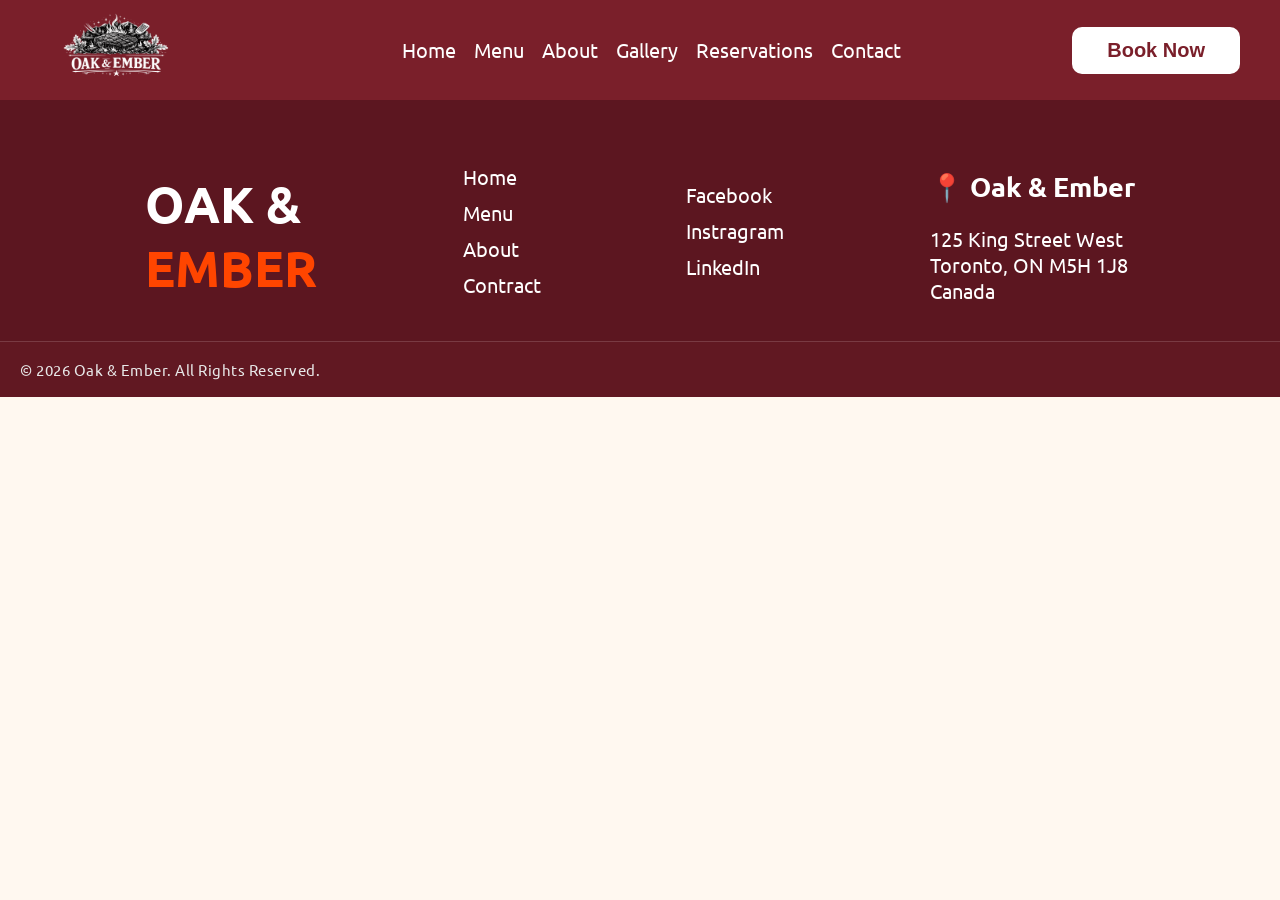
==== about.html @ ca401b31 "chef's fav added & home-page done" ====
<!DOCTYPE html>
<html lang="en">
<head>
    <meta charset="UTF-8">
    <meta name="viewport" content="width=device-width, initial-scale=1.0">
    <title>About Oak & Ember</title>

    <!--FONT-->
    <link rel="preconnect" href="https://fonts.googleapis.com">
    <link rel="preconnect" href="https://fonts.gstatic.com" crossorigin>
    <link
        href="https://fonts.googleapis.com/css2?family=Bebas+Neue&family=Google+Sans:ital,opsz,wght@0,17..18,400..700;1,17..18,400..700&family=Inter:ital,opsz,wght@0,14..32,100..900;1,14..32,100..900&family=Open+Sans:ital,wght@0,300..800;1,300..800&family=Sora:wght@100..800&family=Ubuntu:ital,wght@0,300;0,400;0,500;0,700;1,300;1,400;1,500;1,700&family=Unbounded:wght@200..900&display=swap"
        rel="stylesheet">

    <link rel="stylesheet" href="./style.css">
</head>
<body>

     <header>
        <section class="nav-parent">
            <nav class="nav-container">
                <section class="logo">
                    <img src="./assets/logo.png" alt="logo">
                </section>
                <section class="nav-links">
                    <ul class="nav-ul">
                        <li><a href="./index.html">Home</a></li>
                        <li><a href="./menu.html">Menu</a></li>
                        <li><a href="./about.html">About</a></li>
                        <li><a href="./gallery.html">Gallery</a></li>
                        <li><a href="./index.html">Reservations</a></li>
                        <li><a href="./contact.html">Contact</a></li>
                    </ul>
                </section>
                <section class="book-btn-box">
                    <button class="book-btn">Book Now</button>
                </section>
            </nav>
        </section>
    </header>




    <footer>
            <section class="footer-clm">

                <h1 class="footer-logo">OAK & <br> <span class="ember">EMBER</span></h1>

                <ul>
                    <li><a href="./index.html">Home</a></li>
                    <li><a href="./menu.html">Menu</a></li>
                    <li><a href="./about.html">About</a></li>
                    <li><a href="./contact.html">Contract</a></li>
                </ul>

                <ul>
                    <li><a href="https://www.facebook.com/">Facebook</a></li>
                    <li><a href="https://www.instagram.com/">Instragram</a></li>
                    <li><a href="https://www.linkedin.com/">LinkedIn</a></li>
                </ul>

                <div>
                    <h2>📍 Oak & Ember</h2>
                    <p>125 King Street West<br>
                        Toronto, ON M5H 1J8<br>
                        Canada
                    </p>
                </div>
            </section>


            <section class="copyright">
                 <p>&copy; 2026 Oak &amp; Ember. All Rights Reserved.</p>
            </section>
        </footer>
    
</body>
</html>
---- style.css ----
body {
    font-family: "Ubuntu", sans-serif;
    margin: 0;
    padding: 0;
    background-color: #FFF8F0;
}

p {
    text-align: justify;
}

.nav-parent {
    background-color: #7A1F2A;
    display: flex;
    justify-content: center;
    align-items: center;

}

.nav-container {
    width: 100%;
    max-width: 1200px;

    display: flex;
    justify-content: space-between;
    align-items: center;


}

.logo img {
    height: 100px;
    width: auto;
    display: block;
    object-fit: contain;
    margin: 0;
    padding: 0;
}

.nav-ul {
    list-style: none;
    display: flex;
    justify-content: center;
    align-items: center;
    gap: 18px;
}

.nav-ul a {
    display: inline-block;
    text-decoration: none;
    font-size: 20px;
    color: white;
    transition: all 0.3s ease;
}

.nav-ul a:hover {
    transform: translateY(-2px);
}

.book-btn {
    padding: 12px 35px;
    font-size: 20px;
    font-weight: 600;
    background-color: white;
    color: #7A1F2A;
    border: none;
    border-radius: 10px;
    cursor: pointer;
    transition: all 0.3s ease;

}

.book-btn:hover {
    background-color: white;
    color: #7A1F2A;
    transform: translateY(-2px);
    box-shadow: 0 8px 20px rgba(0, 0, 0, 0.25);
}

.hero-parent {
    display: flex;
    justify-content: center;
    align-items: center;
}

.hero-container {
    /*display: flex;
    justify-content: space-between; */
    display: grid;
    grid-template-columns: repeat(2, 1fr);
    width: 100%;
    max-width: 1400px;
    background-color: #FFF8F0;

    margin: 0 auto;
    padding: 30px 32px 10px 32px;

    align-items: center;
    /* Vertically centers both columns */
    min-height: 80vh;
    /* Gives the hero enough height */
    gap: 60px;

}

.left-hero {
    max-width: 550px;
}

.left-hero p:first-child {
    color: #7A1F2A;
    font-size: 16px;
    font-weight: 700;
    letter-spacing: 3px;
    text-transform: uppercase;
    margin-bottom: 20px;
}

.left-hero h1 {
    font-family: "Sora", sans-serif;
    font-size: 60px;
    font-weight: 700;
    color: #2B2B2B;
    line-height: 1.2;
    margin-bottom: 25px;
}

.left-hero p:last-child {
    font-family: "Open Sans", sans-serif;
    font-size: 18px;
    line-height: 1.8;
    color: #666666;
    margin-bottom: 35px;
}

.menu-btn {
    padding: 15px 34px;
    background: #7A1F2A;
    color: #fff;
    border: 2px solid #7A1F2A;
    border-radius: 14px;
    font-size: 16px;
    font-weight: 600;
    letter-spacing: 0.3px;
    cursor: pointer;
    transition: all 0.3s ease;
    box-shadow: 0 8px 20px rgba(122, 31, 42, 0.25);
}

.menu-btn:hover {
    background: #681A24;
    border-color: #681A24;
    transform: translateY(-3px);
    box-shadow: 0 12px 28px rgba(122, 31, 42, 0.35);
}

.menu-btn:active {
    transform: translateY(0);
    box-shadow: 0 5px 15px rgba(122, 31, 42, 0.2);
}


.find-btn {
    padding: 15px 34px;
    background: transparent;
    color: #7A1F2A;
    border: 2px solid #7A1F2A;
    border-radius: 14px;
    font-size: 16px;
    font-weight: 600;
    letter-spacing: 0.3px;
    cursor: pointer;
    transition: all 0.3s ease;
}

.find-btn:hover {
    background: #7A1F2A;
    color: #fff;
    transform: translateY(-3px);
    box-shadow: 0 12px 28px rgba(122, 31, 42, 0.2);
}

.find-btn:active {
    transform: translateY(0);
}

.hero-btns {
    display: flex;
    gap: 20px;
    /* Space between buttons */
    margin-left: 10px;
    /* Left spacing */
    margin-top: 30px;
    /* Optional: space above buttons */
    margin-bottom: 40px;
}

.right-hero img {
    width: 100%;
    max-width: 850px;
    height: auto;

    border-radius: 20px;
    box-shadow: 0 20px 40px rgba(0, 0, 0, 0.15);

    transition: transform 0.4s ease;
}

.right-hero {
    margin-right: 20px;
}

.right-hero img:hover {
    transform: scale(1.03);
}

#banner-header {
    color: #611822;
}

.about-parent {
    margin-top: 22px;
    display: flex;
    justify-content: center;
    align-items: center;
}

.about {
    align-items: center;
    width: 100%;
    max-width: 1462px;
    margin: auto 0;
    box-shadow: 0 20px 40px rgba(0, 0, 0, 0.15);
    border-radius: 10px;
}

.about h2 {
    font-size: 40px;
    text-align: center;
}

.about-img img {
    width: 100%;
    max-width: 550px;
    height: auto;
    border-radius: 20px;
    box-shadow: 0 0 25px rgba(0, 0, 0, 0.18);
    transition: transform 0.4s ease;
}

.about-img img:hover {
    transform: scale(1.03);
}

.about-body {
    display: grid;
    grid-template-columns: repeat(2, 1fr);
    align-items: center;
    padding: 30px;
}

.about-text {
    padding-left: px;
}

.about-text h3 {
    font-size: 45px;
    color: #7A1F2A;
}

/*signature menu*/

.sig-parent {
    margin-top: 22px;
    display: flex;
    justify-content: center;
    align-items: center;
}

.menu-box {
    align-items: center;
    width: 100%;
    max-width: 1462px;
    margin: auto 0;
    box-shadow: 0 0 25px rgba(0, 0, 0, 0.18);
    border-radius: 10px;
}

.menu-box h2 {
    text-align: center;
    font-size: 40px;
}

.card-box {
    display: grid;
    grid-template-columns: repeat(3, 1fr);

    max-width: 1200px;
    margin: 80px auto;
    padding: 0 20px;

    gap: 30px;
}

.card {
    background: #fff;
    border-radius: 20px;
    padding: 30px 25px;
    text-align: center;

    box-shadow: 0 10px 25px rgba(0, 0, 0, 0.08);
    transition: 0.3s ease;
}

.card:hover {
    transform: translateY(-8px);
    box-shadow: 0 20px 40px rgba(0, 0, 0, 0.15);
}

.card img {
    width: auto;
    height: 200px;
    object-fit: cover;
    border-radius: 7%;
    margin-bottom: 20px;
}

.card p {
    color: #666;
    line-height: 1.6;

    /* Pushes the price to the bottom */
    flex-grow: 1;
}

.card h2 {
    margin: 18px 0 10px;
    font-size: 24px;
    color: #2B2B2B;
}

/*why choose us*/
.wcu-section {
    max-width: 1200px;
    margin: 100px auto;
    padding: 0 20px;
}

.section-title {
    text-align: center;
    margin-bottom: 60px;
}

.section-title p {
    color: #7A1F2A;
    font-size: 15px;
    font-weight: 700;
    letter-spacing: 3px;
    text-transform: uppercase;
}

.section-title h2 {
    font-size: 42px;
    color: #2B2B2B;
    margin-top: 10px;
}

.wcu-card-container {
    display: grid;
    gap: 45px;
}

.wcu-card {
    display: grid;
    grid-template-columns: 380px 1fr;
    gap: 45px;
    align-items: center;
}

/* Automatically reverse every even card */
.wcu-card:nth-child(even) .w-img {
    order: 2;
}

.wcu-card:nth-child(even) .w-content {
    order: 1;
}

.w-img img {
    width: 100%;
    height: 260px;
    object-fit: cover;
    border-radius: 20px;
    box-shadow: 0 15px 35px rgba(0, 0, 0, 0.15);
}

.w-content h3 {
    font-size: 30px;
    color: #7A1F2A;
    margin-bottom: 15px;
}

.w-content p {
    font-size: 18px;
    color: #666;
    line-height: 1.8;
}

/* --------------------- chef's fav ------------------------*/

.cf-parent {
    margin-top: 22px;
    display: flex;
    justify-content: center;
    align-items: center;
}

.cf-container {
    align-items: center;
    width: 100%;
    max-width: 1462px;
    margin: auto 0;
    box-shadow: 0 20px 40px rgba(0, 0, 0, 0.15);
    border-radius: 10px;
}

.cf-container h2 {
    text-align: center;
    font-size: 42px;
}

.cf-boxs {
    display: grid;
    grid-template-columns: repeat(2, 1fr);
    align-items: center;
    padding: 30px;

}

.cf-left {
    display: flex;
    align-items: center;
    justify-content: center;
}

.cf-left img {
    width: 100%;
    max-width: 400px;
    height: auto;
    border-radius: 20px;
    box-shadow: 0 0 25px rgba(0, 0, 0, 0.18);
    transition: transform 0.4s ease;
}

.cf-left img:hover {
    transform: scale(1.03);
}

.cf-right {
    box-shadow: 0 0 25px rgba(0, 0, 0, 0.18);
    border-radius: 10px;
    padding-left: 30px;
    padding-right: 30px;
}

.cf-right h2 {
    color: #611822;
}

.cf-right hr {
    opacity: 0.4;
    padding: 0 20px;
}

.chef-words {
    font-size: 18px;
    color: #2B2B2B;
}

.chef-rating {
    font-size: 25px;
}

.cf-btm-box {
    display: flex;
    justify-content: flex-start;
    align-items: center;
}

.cf-btm-box h2 {
    color: #611822;
    font-size: 37px;
}

.cf-btm-box button {
    margin-left: 25px;

    padding: 15px 34px;
    background: #7A1F2A;
    color: #fff;
    border: 2px solid #7A1F2A;
    border-radius: 14px;
    font-size: 16px;
    font-weight: 600;
    letter-spacing: 0.3px;
    cursor: pointer;
    transition: all 0.3s ease;
    box-shadow: 0 8px 20px rgba(122, 31, 42, 0.25);
}

.cf-btm-box button:hover {
    background: #681A24;
    border-color: #681A24;
    transform: translateY(-3px);
    box-shadow: 0 12px 28px rgba(122, 31, 42, 0.35);
}

.cf-btm-box button:active {
    transform: translateY(0);
    box-shadow: 0 5px 15px rgba(122, 31, 42, 0.2);
}



/* -------------- footer -----------------*/

footer {
    background-color: #5C1620;
    color: white;
    padding: 0;
    margin: 0;
    padding-top: 30px;
}

.footer-logo {
    font-size: 50px;
}

.footer-clm {
    display: flex;
    justify-content: space-evenly;
    align-items: center;
}

.footer-clm ul {
    list-style: none;
    padding: 0;
    margin: 0;
}

.footer-clm ul li {
    font-size: 20px;
    margin-bottom: 10px;
}

.footer-clm ul li a {
    text-decoration: none;
    color: white;
    transition: color 0.3s ease;
}

.footer-clm ul li a:hover {
    color: orangered;
}

.footer-clm h2 {
    font-size: 27px;
}

.footer-clm p {
    font-size: 20px;
}

.ember {
    color: orangered;
}

.copyright {
    background-color: #611822;
    padding: 18px 20px;
    text-align: center;
    border-top: 1px solid rgba(255, 255, 255, 0.15);
}

.copyright p {
    margin: 0;
    color: #E8E8E8;
    font-size: 15px;
    letter-spacing: 0.5px;
}
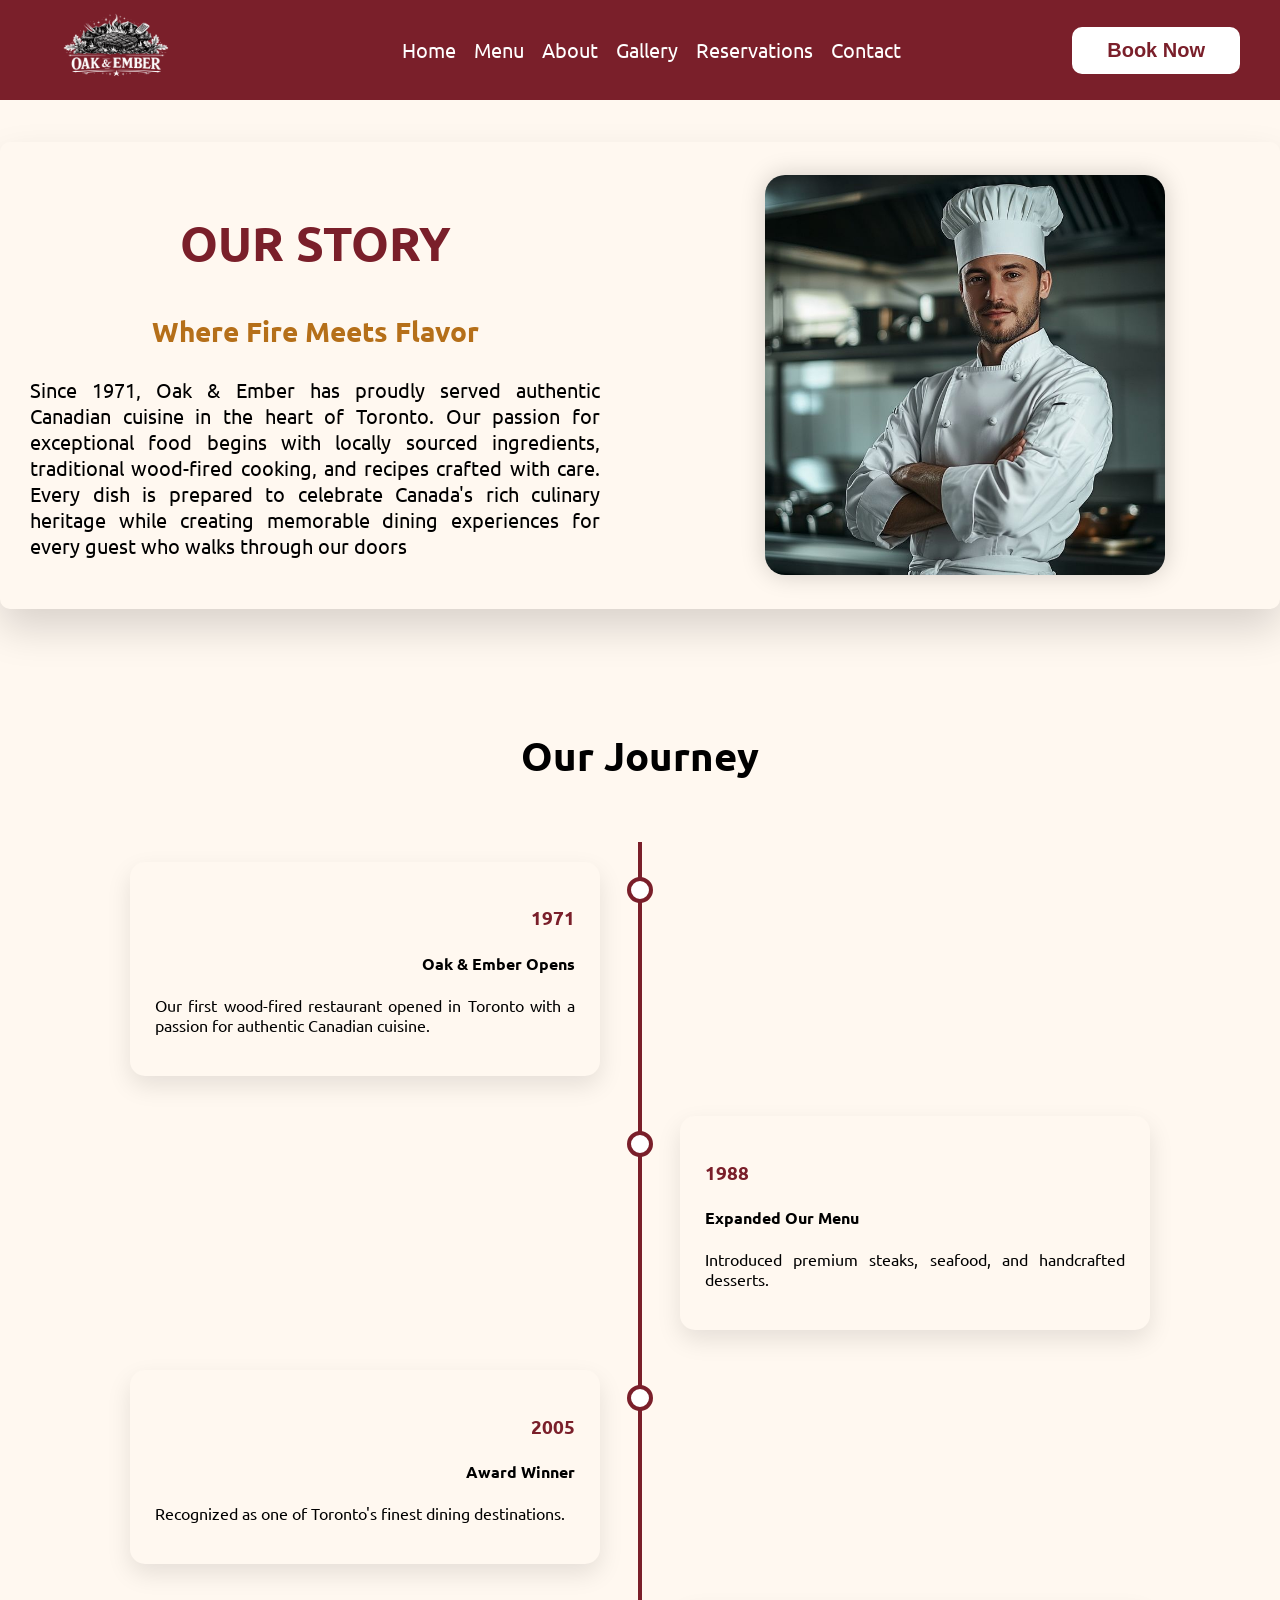
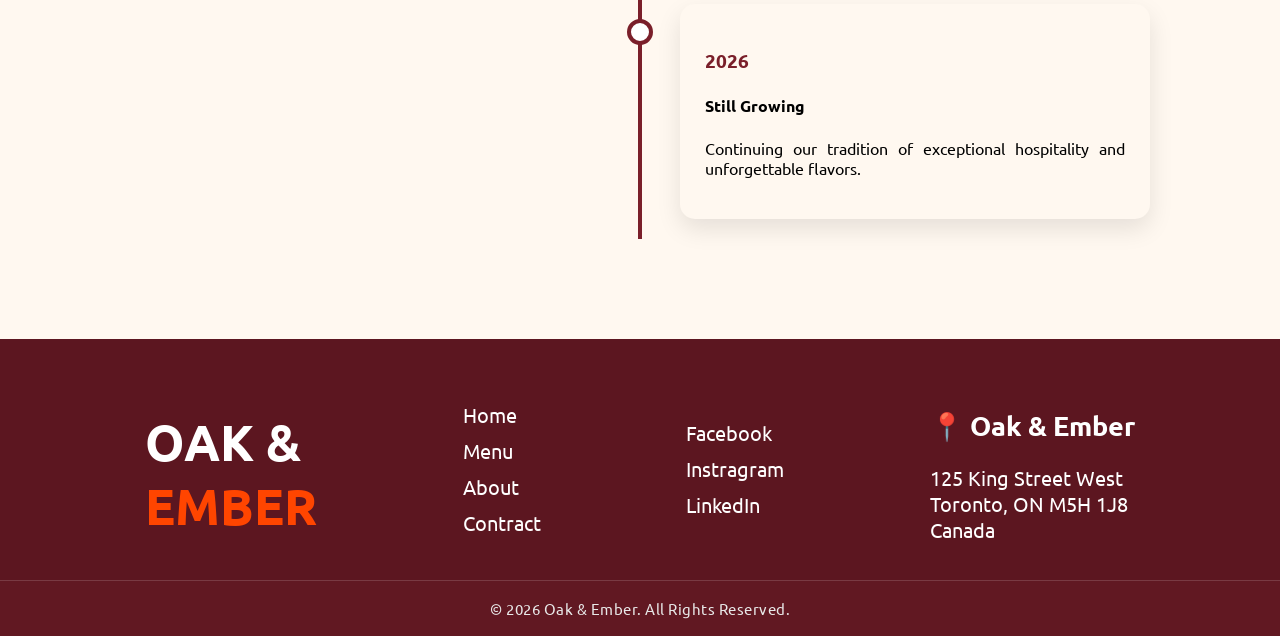
==== commit 6444c983: "progress on about us" ====
--- a/about.html
+++ b/about.html
@@ -1,5 +1,6 @@
 <!DOCTYPE html>
 <html lang="en">
+
 <head>
     <meta charset="UTF-8">
     <meta name="viewport" content="width=device-width, initial-scale=1.0">
@@ -13,10 +14,13 @@
         rel="stylesheet">
 
     <link rel="stylesheet" href="./style.css">
+    <link rel="stylesheet" href="./about.css">
+    <link rel="icon" type="image/png" href="./icons/maple.jpg">
 </head>
+
 <body>
 
-     <header>
+    <header>
         <section class="nav-parent">
             <nav class="nav-container">
                 <section class="logo">
@@ -39,41 +43,110 @@
         </section>
     </header>
 
+    <main>
+
+        <!--about us-->
+        <section class="about-parent">
+            <section class="about-box">
+
+
+                <div class="about-left">
+                    <h2>OUR STORY</h2>
+                    <h3>Where Fire Meets Flavor</h3>
+                    <p>Since 1971, Oak & Ember has proudly served authentic Canadian cuisine in the heart of Toronto.
+                        Our passion for exceptional food begins with locally sourced ingredients, traditional wood-fired
+                        cooking, and recipes crafted with care. Every dish is prepared to celebrate Canada's rich
+                        culinary heritage while creating memorable dining experiences for every guest who walks through
+                        our doors</p>
+                </div>
+
+                <div class="about-right">
+                    <img src="./assets/about_chef.jpg" alt="">
+                </div>
+
+
+            </section>
+        </section>
+
+        <!--timeline-->
+        <section class="timeline-section">
+            <h2>Our Journey</h2>
+
+            <div class="timeline">
+
+                <div class="timeline-item left">
+                    <div class="content">
+                        <h3>1971</h3>
+                        <h4>Oak & Ember Opens</h4>
+                        <p>Our first wood-fired restaurant opened in Toronto with a passion for authentic Canadian
+                            cuisine.</p>
+                    </div>
+                </div>
+
+                <div class="timeline-item right">
+                    <div class="content">
+                        <h3>1988</h3>
+                        <h4>Expanded Our Menu</h4>
+                        <p>Introduced premium steaks, seafood, and handcrafted desserts.</p>
+                    </div>
+                </div>
+
+                <div class="timeline-item left">
+                    <div class="content">
+                        <h3>2005</h3>
+                        <h4>Award Winner</h4>
+                        <p>Recognized as one of Toronto's finest dining destinations.</p>
+                    </div>
+                </div>
+
+                <div class="timeline-item right">
+                    <div class="content">
+                        <h3>2026</h3>
+                        <h4>Still Growing</h4>
+                        <p>Continuing our tradition of exceptional hospitality and unforgettable flavors.</p>
+                    </div>
+                </div>
+
+            </div>
+        </section>
+    </main>
+
 
 
 
     <footer>
-            <section class="footer-clm">
+        <section class="footer-clm">
 
-                <h1 class="footer-logo">OAK & <br> <span class="ember">EMBER</span></h1>
+            <h1 class="footer-logo">OAK & <br> <span class="ember">EMBER</span></h1>
 
-                <ul>
-                    <li><a href="./index.html">Home</a></li>
-                    <li><a href="./menu.html">Menu</a></li>
-                    <li><a href="./about.html">About</a></li>
-                    <li><a href="./contact.html">Contract</a></li>
-                </ul>
+            <ul>
+                <li><a href="./index.html">Home</a></li>
+                <li><a href="./menu.html">Menu</a></li>
+                <li><a href="./about.html">About</a></li>
+                <li><a href="./contact.html">Contract</a></li>
+            </ul>
 
-                <ul>
-                    <li><a href="https://www.facebook.com/">Facebook</a></li>
-                    <li><a href="https://www.instagram.com/">Instragram</a></li>
-                    <li><a href="https://www.linkedin.com/">LinkedIn</a></li>
-                </ul>
+            <ul>
+                <li><a href="https://www.facebook.com/">Facebook</a></li>
+                <li><a href="https://www.instagram.com/">Instragram</a></li>
+                <li><a href="https://www.linkedin.com/">LinkedIn</a></li>
+            </ul>
 
-                <div>
-                    <h2>📍 Oak & Ember</h2>
-                    <p>125 King Street West<br>
-                        Toronto, ON M5H 1J8<br>
-                        Canada
-                    </p>
-                </div>
-            </section>
+            <div>
+                <h2>📍 Oak & Ember</h2>
+                <p>125 King Street West<br>
+                    Toronto, ON M5H 1J8<br>
+                    Canada
+                </p>
+            </div>
+        </section>
 
 
-            <section class="copyright">
-                 <p>&copy; 2026 Oak &amp; Ember. All Rights Reserved.</p>
-            </section>
-        </footer>
-    
+        <section class="copyright">
+            <p>&copy; 2026 Oak &amp; Ember. All Rights Reserved.</p>
+        </section>
+    </footer>
+
 </body>
+
 </html>
--- a/style.css
+++ b/style.css
@@ -357,6 +357,7 @@
     font-weight: 700;
     letter-spacing: 3px;
     text-transform: uppercase;
+    text-align: center;
 }
 
 .section-title h2 {
@@ -587,4 +588,5 @@
     color: #E8E8E8;
     font-size: 15px;
     letter-spacing: 0.5px;
+    text-align: center;
 }
--- a/about.css
+++ b/about.css
@@ -0,0 +1,148 @@
+.about-parent {
+    margin-top: 22px;
+    display: flex;
+    justify-content: center;
+    align-items: center;
+}
+
+.about-box {
+    display: grid;
+    grid-template-columns: repeat(2, 1fr);
+    gap: 20px;
+    align-items: center;
+    width: 100%;
+    max-width: 1462px;
+    margin: auto 0;
+    box-shadow: 0 20px 40px rgba(0, 0, 0, 0.15);
+    border-radius: 10px;
+    margin-top: 20px;
+    margin-bottom: 20px;
+}
+
+.about-right {
+    display: flex;
+    justify-content: center;
+    align-items: center;
+    padding: 20px;
+}
+
+.about-right img {
+    width: 100%;
+    max-width: 400px;
+    height: auto;
+    border-radius: 20px;
+    box-shadow: 0 0 25px rgba(0, 0, 0, 0.18);
+    transition: transform 0.4s ease;
+}
+
+.about-right img:hover {
+    transform: translateY(-8px) scale(1.02);
+    box-shadow: 0 12px 35px rgba(0, 0, 0, 0.25);
+}
+
+.about-left {
+    padding: 30px;
+    
+}
+
+.about-left h2 {
+    font-size: 48px;
+    text-align: center;
+    color: #7A1F2A;
+}
+
+.about-left h3 {
+    font-size: 28px;
+    text-align: center;
+    color: rgb(181, 111, 25);
+}
+
+.about-left p {
+    font-size: 20px;
+    text-align: justify;
+}
+
+
+
+
+
+
+.timeline-section {
+    width: 90%;
+    max-width: 1100px;
+    margin: 100px auto;
+}
+
+.timeline-section h2 {
+    text-align: center;
+    margin-bottom: 60px;
+    font-size: 2.5rem;
+}
+
+.timeline {
+    position: relative;
+}
+
+.timeline::after {
+    content: "";
+    position: absolute;
+    width: 4px;
+    background: #7A1F2A;
+    top: 0;
+    bottom: 0;
+    left: 50%;
+    transform: translateX(-50%);
+}
+
+.timeline-item {
+    position: relative;
+    width: 50%;
+    padding: 20px 40px;
+    box-sizing: border-box;
+}
+
+.timeline-item.left {
+    left: 0;
+    text-align: right;
+}
+
+.timeline-item.right {
+    left: 50%;
+}
+
+.timeline-item::after {
+    content: "";
+    position: absolute;
+    width: 18px;
+    height: 18px;
+    background: white;
+    border: 4px solid #7A1F2A;
+    border-radius: 50%;
+    top: 35px;
+    z-index: 2;
+}
+
+.timeline-item.left::after {
+    right: -13px;
+}
+
+.timeline-item.right::after {
+    left: -13px;
+}
+
+.content {
+    background: #FFF8F0;
+    padding: 25px;
+    border-radius: 15px;
+    box-shadow: 0 10px 25px rgba(0,0,0,.1);
+    transition: .3s;
+}
+
+.content:hover {
+    transform: translateY(-8px);
+}
+
+.content h3 {
+    color: #7A1F2A;
+    margin-bottom: 8px;
+}
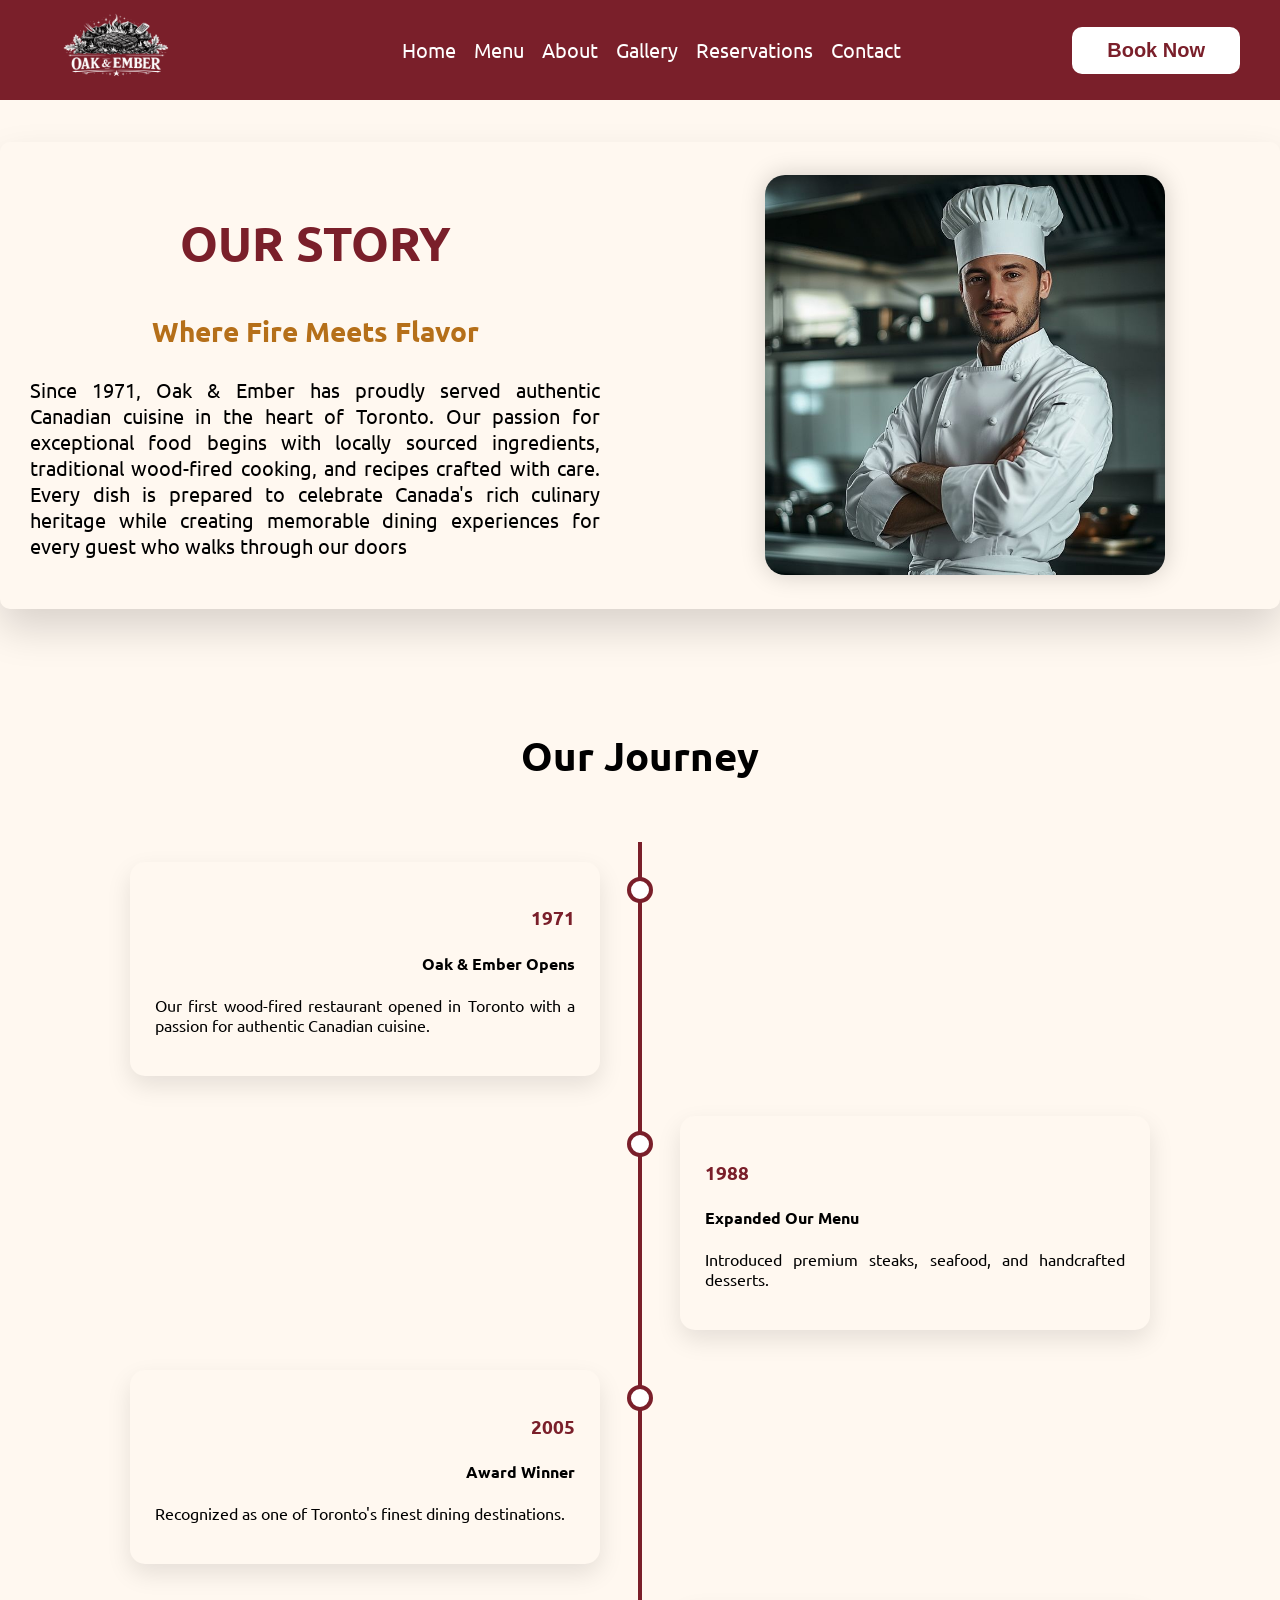
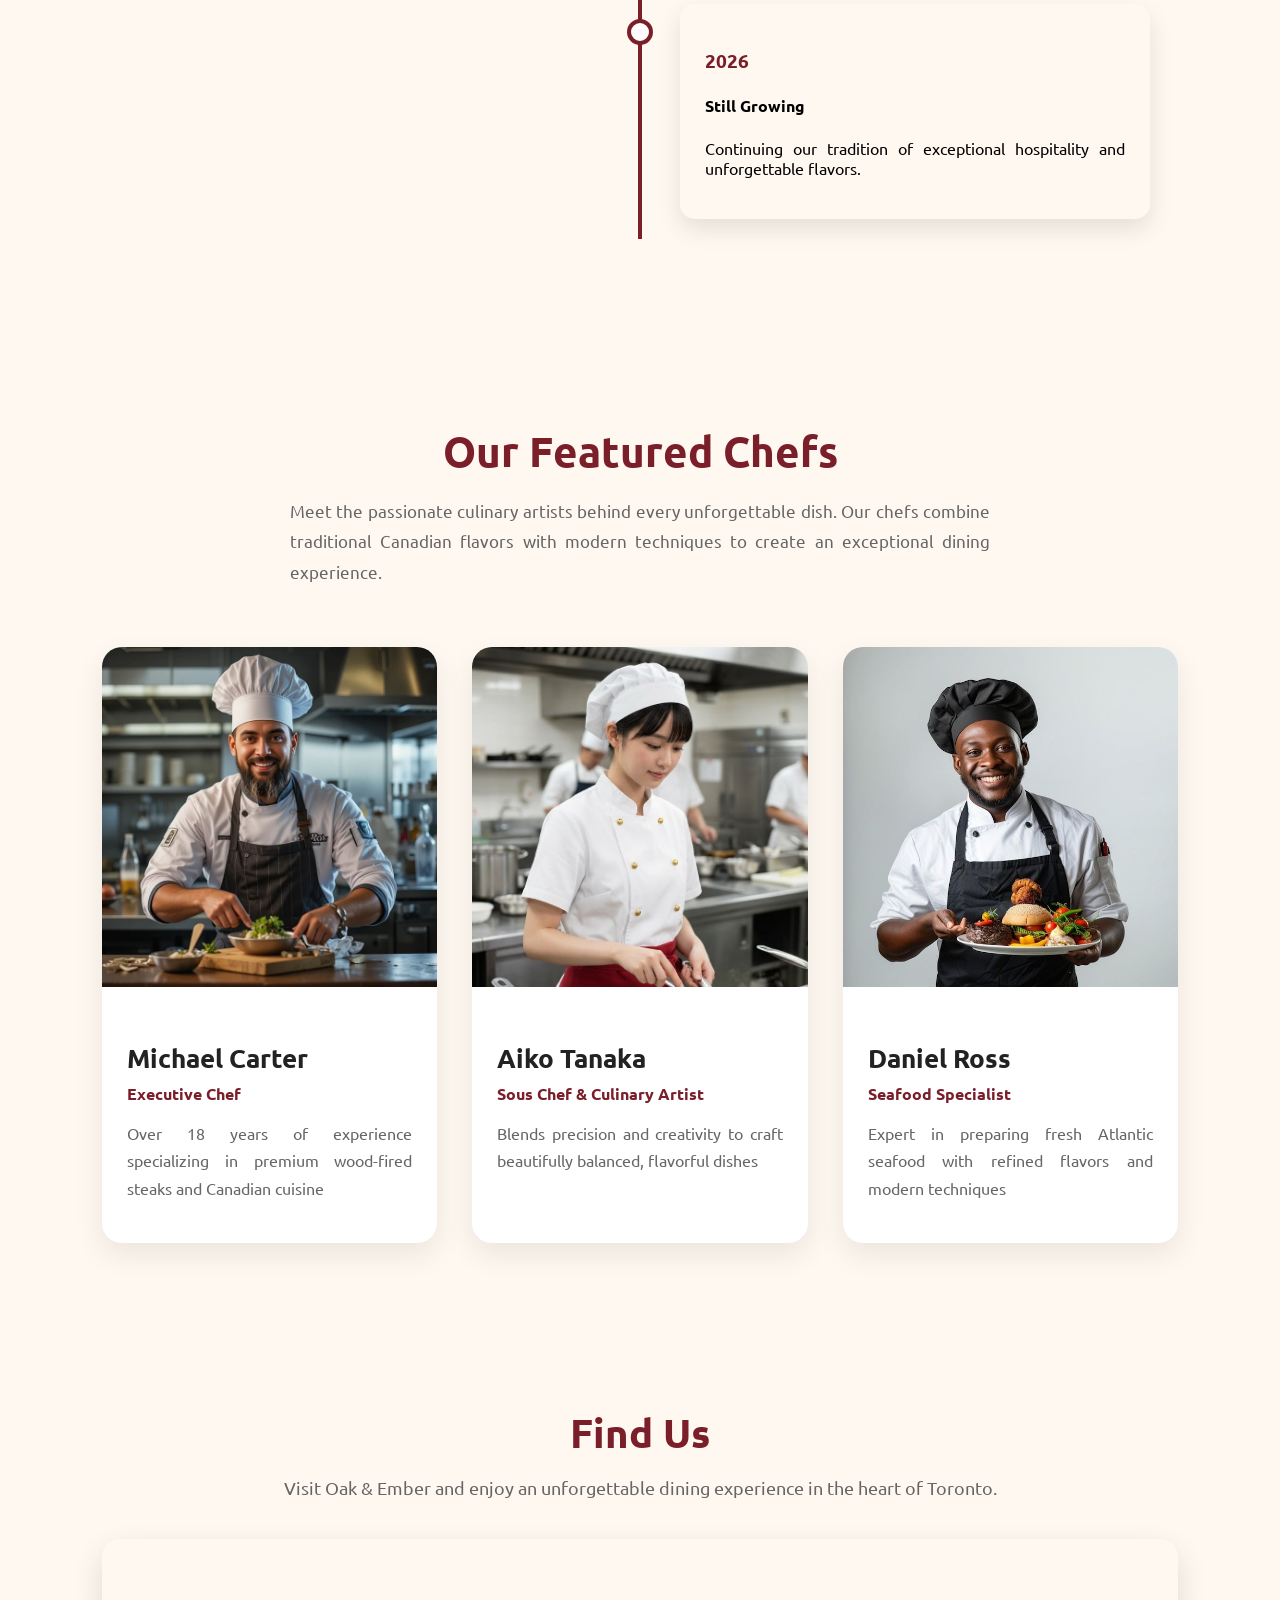
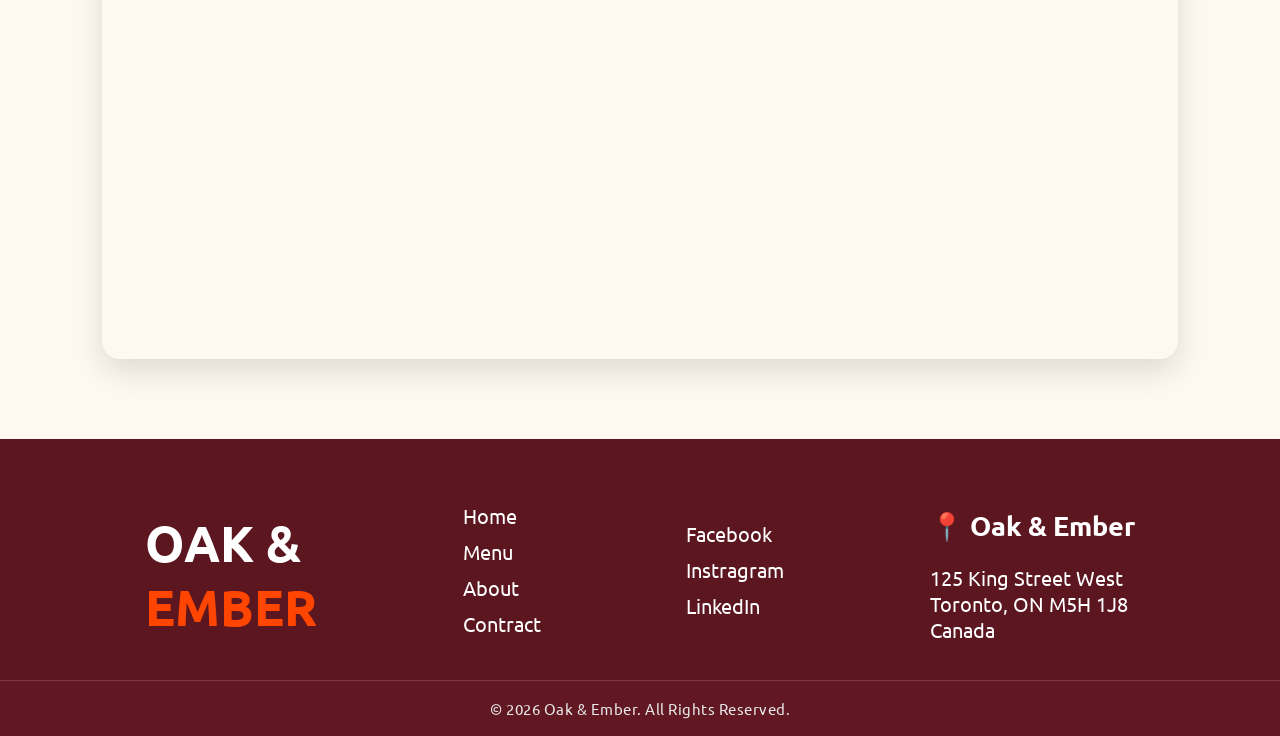
==== commit e2955ce2: "about page done" ====
--- a/about.html
+++ b/about.html
@@ -109,6 +109,89 @@
 
             </div>
         </section>
+
+        <!-- Our Chefs -->
+        <section class="our-chef-parent">
+            <div class="our-chef-box">
+                <h2>Our Featured Chefs</h2>
+                <p>
+                    Meet the passionate culinary artists behind every unforgettable dish.
+                    Our chefs combine traditional Canadian flavors with modern techniques
+                    to create an exceptional dining experience.
+                </p>
+            </div>
+
+            <div class="chef-card-container">
+
+                <div class="chef-cards">
+                    <img src="./assets/chef_3.jpg" alt="Chef Michael Carter">
+
+                    <div class="chef-info">
+                        <h3>Michael Carter</h3>
+                        <span>Executive Chef</span>
+
+                        <p>
+                            Over 18 years of experience specializing in premium
+                            wood-fired steaks and Canadian cuisine
+                        </p>
+                    </div>
+                </div>
+
+                <div class="chef-cards">
+                    <img src="./assets/chef_2.jpg" alt="Chef Emma Brooks">
+
+                    <div class="chef-info">
+                        <h3>Aiko Tanaka</h3>
+                        <span>Sous Chef & Culinary Artist</span>
+
+                        <p>
+                            Blends precision and creativity to craft beautifully balanced,
+                            flavorful dishes
+                        </p>
+                    </div>
+                </div>
+
+                <div class="chef-cards">
+                    <img src="./assets/chef_1.jpg" alt="Chef Daniel Ross">
+
+                    <div class="chef-info">
+                        <h3>Daniel Ross</h3>
+                        <span>Seafood Specialist</span>
+
+                        <p>
+                            Expert in preparing fresh Atlantic seafood with
+                            refined flavors and modern techniques
+                        </p>
+                    </div>
+                </div>
+
+            </div>
+        </section>
+
+        <section>
+            <!-- Find Us -->
+            <section class="location-parent">
+
+                <div class="location-content">
+                    <h2>Find Us</h2>
+                    <p>
+                        Visit Oak & Ember and enjoy an unforgettable dining experience
+                        in the heart of Toronto.
+                    </p>
+                </div>
+
+                <div class="map-container">
+                    <iframe
+                        src="https://www.google.com/maps/embed?pb=!1m18!1m12!1m3!1d175416.49425072077!2d-79.54246400677278!3d43.7197170022557!2m3!1f0!2f0!3f0!3m2!1i1024!2i768!4f13.1!3m3!1m2!1s0x89d4cb90d7c63ba5%3A0x323555502ab4c477!2sToronto%2C%20ON%2C%20Canada!5e1!3m2!1sen!2sbd!4v1784827769633!5m2!1sen!2sbd"
+                        width="600" height="450" style="border:0;" allowfullscreen="" loading="lazy"
+                        referrerpolicy="strict-origin-when-cross-origin"></iframe>
+                </div>
+
+            </section>
+        </section>
+
+
+
     </main>
 
 
--- a/about.css
+++ b/about.css
@@ -145,4 +145,116 @@
 .content h3 {
     color: #7A1F2A;
     margin-bottom: 8px;
+}
+
+/*
+about chef
+*/
+
+.our-chef-parent{
+    background:#FFF8F0;
+    padding:50px 8%;
+}
+
+.our-chef-box{
+    max-width:700px;
+    margin:0 auto 60px;
+    text-align:center;
+}
+
+.our-chef-box h2{
+    font-size:42px;
+    color:#7A1F2A;
+    margin-bottom:18px;
+}
+
+.our-chef-box p{
+    color:#666;
+    line-height:1.8;
+    font-size:17px;
+}
+
+.chef-card-container{
+    display:grid;
+    grid-template-columns:repeat(3,1fr);
+    gap:35px;
+}
+
+.chef-cards{
+    background:#fff;
+    border-radius:20px;
+    overflow:hidden;
+    box-shadow:0 12px 30px rgba(0,0,0,.08);
+    transition:.35s;
+}
+
+.chef-cards:hover{
+    transform:translateY(-10px);
+    box-shadow:0 18px 40px rgba(0,0,0,.15);
+}
+
+.chef-cards img{
+    width:100%;
+    height:340px;
+    object-fit:cover;
+}
+
+.chef-info{
+    padding:25px;
+}
+
+.chef-info h3{
+    color:#222;
+    font-size:26px;
+    margin-bottom:8px;
+}
+
+.chef-info span{
+    color:#7A1F2A;
+    font-weight:600;
+    display:block;
+    margin-bottom:15px;
+}
+
+.chef-info p{
+    color:#666;
+    line-height:1.7;
+}
+
+/* ---------------------------------------------------- */
+
+.location-parent{
+    padding:80px 8%;
+    background:#FFF8F0;
+}
+
+.location-content{
+    text-align:center;
+    margin-bottom:40px;
+}
+
+.location-content h2{
+    font-size:40px;
+    color:#7A1F2A;
+    margin-bottom:15px;
+}
+
+.location-content p{
+    color:#666;
+    text-align: center;
+    font-size: 18px;
+}
+
+.map-container{
+    width:100%;
+    height:420px;
+    border-radius:18px;
+    overflow:hidden;
+    box-shadow:0 12px 30px rgba(0,0,0,.12);
+}
+
+.map-container iframe{
+    width:100%;
+    height:100%;
+    border:0;
 }
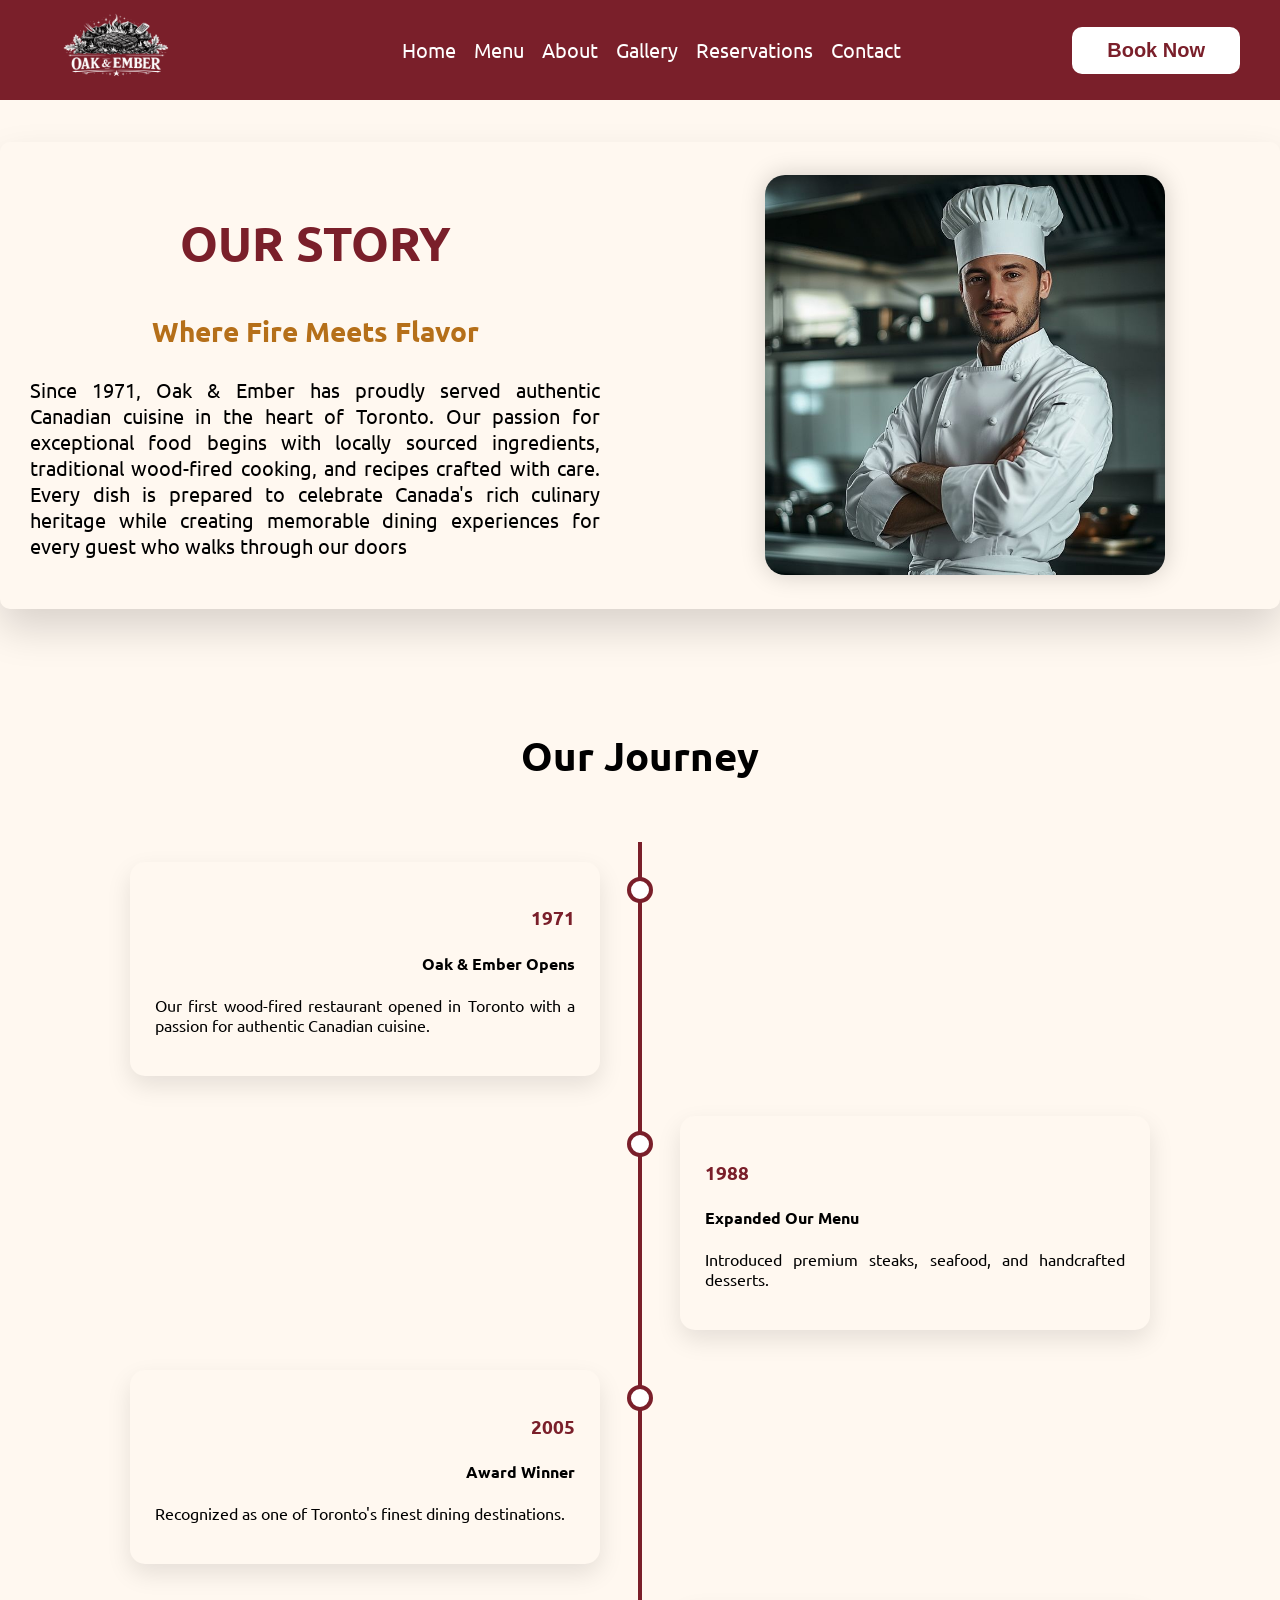
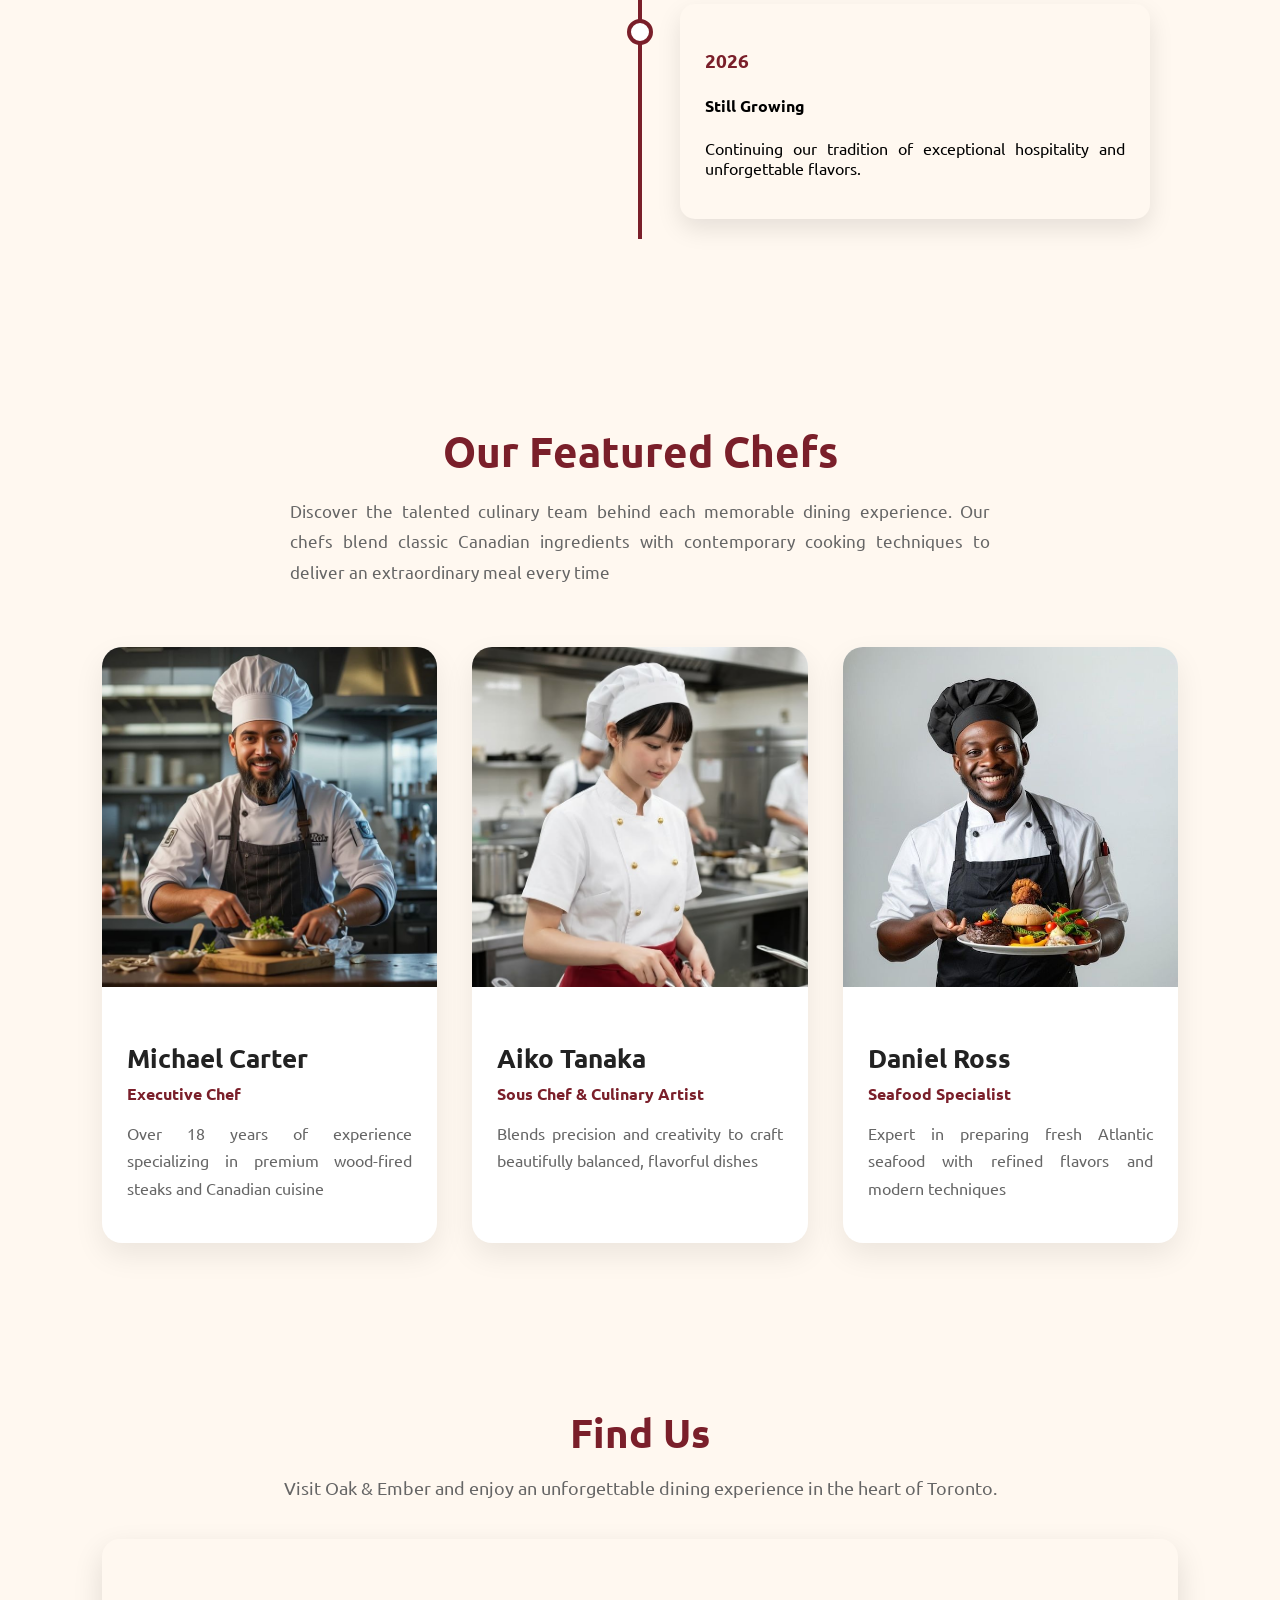
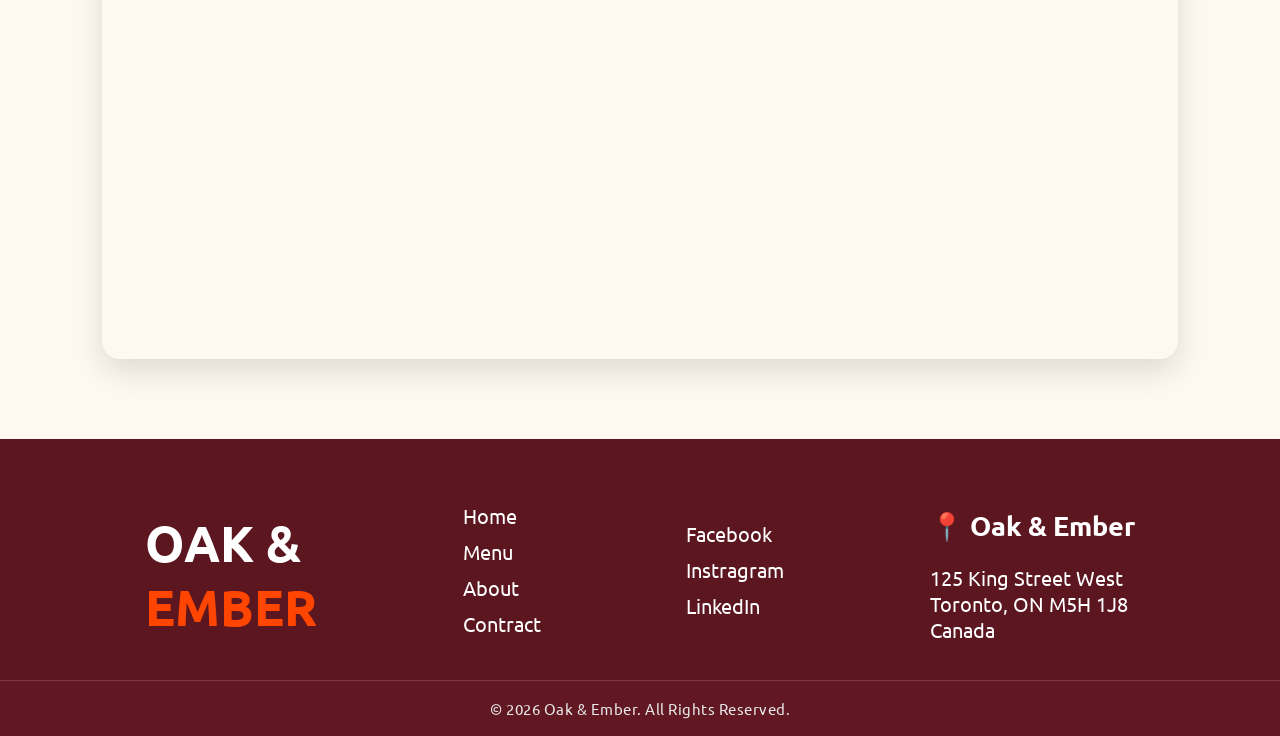
==== commit 655181e4: "text updated" ====
--- a/about.html
+++ b/about.html
@@ -32,7 +32,7 @@
                         <li><a href="./menu.html">Menu</a></li>
                         <li><a href="./about.html">About</a></li>
                         <li><a href="./gallery.html">Gallery</a></li>
-                        <li><a href="./index.html">Reservations</a></li>
+                        <li><a href="./reservation.html">Reservations</a></li>
                         <li><a href="./contact.html">Contact</a></li>
                     </ul>
                 </section>
@@ -115,9 +115,9 @@
             <div class="our-chef-box">
                 <h2>Our Featured Chefs</h2>
                 <p>
-                    Meet the passionate culinary artists behind every unforgettable dish.
-                    Our chefs combine traditional Canadian flavors with modern techniques
-                    to create an exceptional dining experience.
+                    Discover the talented culinary team behind each memorable dining experience.
+                    Our chefs blend classic Canadian ingredients with contemporary cooking techniques
+                    to deliver an extraordinary meal every time
                 </p>
             </div>
 
